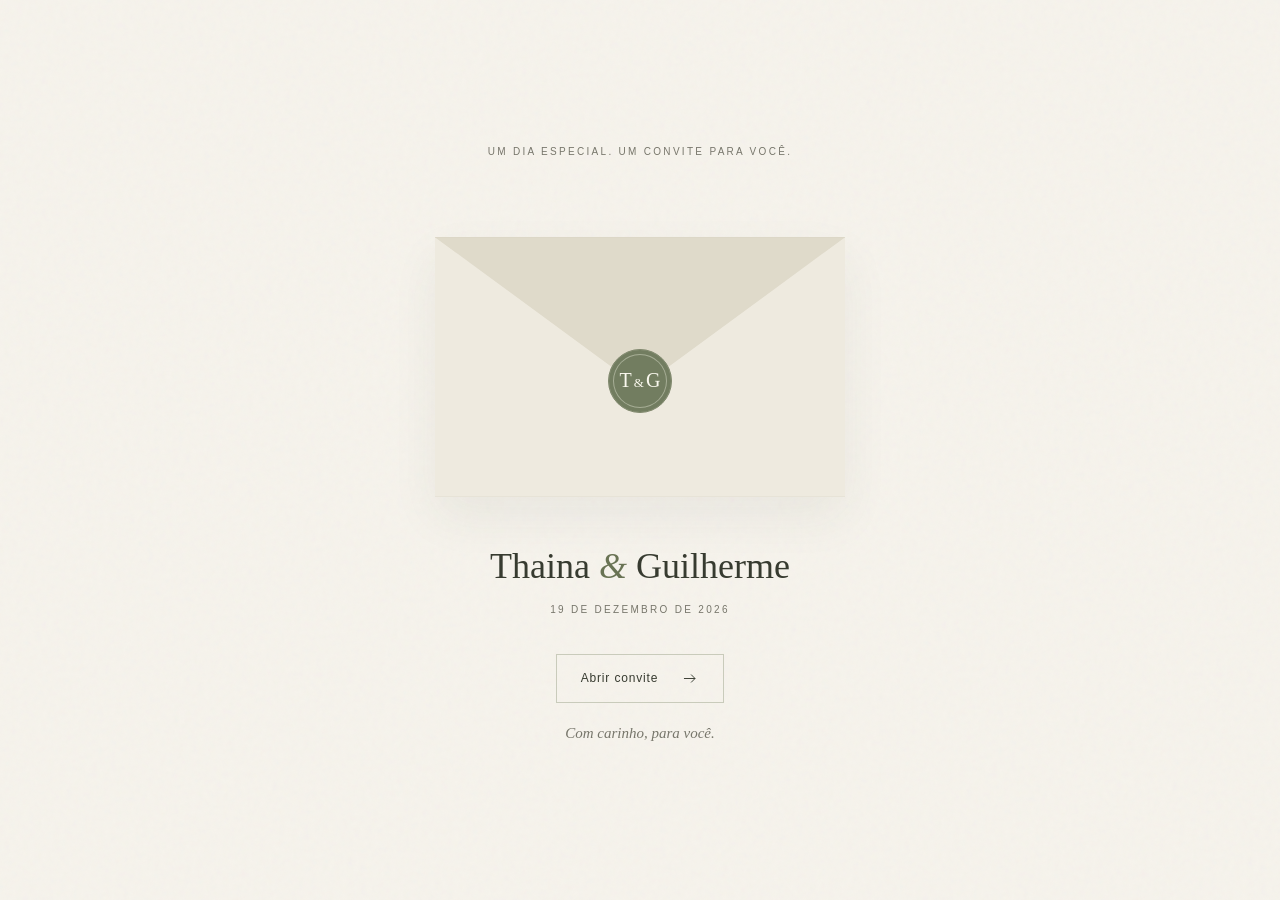
==== convites/thaina-guilherme/index.html @ 360fb547 "Add Thaina & Guilherme invitation site and redirect Co-authored-by: Copilot <223556219+Copilot@users" ====
<!doctype html>
<html lang="pt-BR">
  <head>
    <meta charset="utf-8">
    <meta name="viewport" content="width=device-width, initial-scale=1">
    <meta name="theme-color" content="#f6f3ec">
    <meta name="description" content="Convite de casamento de Thaina e Guilherme. 19 de dezembro de 2026, às 12h.">
    <title>Thaina &amp; Guilherme | Nosso casamento</title>
    <link rel="stylesheet" href="styles.css">
    <script src="script.js" defer></script>
  </head>
  <body>
    <svg class="svg-library" xmlns="http://www.w3.org/2000/svg" aria-hidden="true">
      <defs>
        <symbol id="branch" viewBox="0 0 240 120">
          <g fill="none" stroke="currentColor" stroke-width="1.2" stroke-linecap="round" stroke-linejoin="round">
            <path d="M18 106C74 87 135 71 218 17M82 83C81 60 70 38 55 20M128 62C140 41 145 24 143 8M162 44C180 45 199 46 224 38"/>
            <path d="M48 96C34 91 27 79 24 67C41 69 52 80 48 96ZM67 89C70 72 79 65 94 59C97 74 83 88 67 89ZM88 80C69 77 59 66 57 52C75 53 88 64 88 80ZM108 72C107 53 119 38 131 33C136 48 124 67 108 72ZM134 59C149 59 163 64 170 75C155 80 138 74 134 59ZM159 45C157 26 165 14 178 7C185 23 174 39 159 45ZM181 33C195 32 212 23 218 9C200 8 186 20 181 33ZM76 53C59 49 47 37 44 21C60 23 73 37 76 53ZM141 31C127 22 123 11 127 2C141 9 147 20 141 31ZM194 44C205 51 219 54 232 49C223 36 206 35 194 44Z"/>
          </g>
        </symbol>
        <symbol id="pin" viewBox="0 0 24 24">
          <path d="M19 10c0 5-7 11-7 11S5 15 5 10a7 7 0 1 1 14 0Z"/><circle cx="12" cy="10" r="2.5"/>
        </symbol>
        <symbol id="check" viewBox="0 0 24 24">
          <rect x="4" y="5" width="16" height="16" rx="2"/><path d="M8 3v4m8-4v4M8 14l3 3 5-6"/>
        </symbol>
        <symbol id="gift" viewBox="0 0 24 24">
          <path d="M4 11h16v10H4zM3 7h18v4H3zM12 7v14"/><path d="M12 7H8a2.5 2.5 0 1 1 2.5-2.5L12 7Zm0 0h4a2.5 2.5 0 1 0-2.5-2.5L12 7Z"/>
        </symbol>
        <symbol id="info" viewBox="0 0 24 24">
          <circle cx="12" cy="12" r="9"/><path d="M12 11v6m0-10v.5"/>
        </symbol>
        <symbol id="arrow" viewBox="0 0 24 24">
          <path d="M5 12h14m-5-5 5 5-5 5"/>
        </symbol>
      </defs>
    </svg>

    <section class="cover" aria-label="Abrir convite" hidden>
      <p class="eyebrow cover-intro">UM DIA ESPECIAL. UM CONVITE PARA VOCÊ.</p>
      <div class="envelope">
        <div class="envelope-card">
          <svg class="cover-branch" aria-hidden="true"><use href="#branch"/></svg>
          <span>Thaina &amp; Guilherme</span>
        </div>
        <div class="envelope-back"></div>
        <div class="envelope-flap"></div>
        <div class="envelope-front"></div>
        <button class="seal" type="button" aria-label="Abrir o convite de Thaina e Guilherme" aria-controls="invitation">
          <span aria-hidden="true">T<span class="seal-divider">&amp;</span>G</span>
        </button>
      </div>
      <div class="cover-caption">
        <h1>Thaina <span>&amp;</span> Guilherme</h1>
        <p class="eyebrow">19 DE DEZEMBRO DE 2026</p>
        <button class="open-invitation" type="button" aria-controls="invitation">
          Abrir convite <svg aria-hidden="true"><use href="#arrow"/></svg>
        </button>
        <p class="cover-note">Com carinho, para você.</p>
      </div>
    </section>

    <main id="invitation">
      <header class="page-header">
        <a class="monogram" href="#couple" aria-label="Thaina e Guilherme">T<span>&amp;</span>G</a>
        <span class="eyebrow">NOSSO CASAMENTO</span>
        <span class="header-date">19.12.2026</span>
      </header>

      <article class="invitation-card" aria-labelledby="couple">
        <div class="fine-border" aria-hidden="true"></div>
        <svg class="botanical botanical-top" aria-hidden="true"><use href="#branch"/></svg>
        <p class="eyebrow invitation-intro">COM AMOR E A BÊNÇÃO DE DEUS</p>
        <h2 id="couple" tabindex="-1">THAINA <span>&amp;</span> GUILHERME</h2>
        <div class="small-rule" aria-hidden="true"></div>
        <blockquote>
          <p>“Para que todos vejam e saibam, considerem e juntamente entendam que a mão do Senhor fez isso.”</p>
          <cite>Isaías 41:20</cite>
        </blockquote>
        <div class="date-block">
          <span class="eyebrow">DEZEMBRO</span>
          <div class="date-row">
            <span class="eyebrow">SÁBADO</span>
            <span class="day">19</span>
            <span class="eyebrow">2026</span>
          </div>
          <p>19 DE DEZEMBRO DE 2026</p>
          <time datetime="2026-12-19T12:00">Às 12h</time>
        </div>
        <div class="venue">
          <svg aria-hidden="true"><use href="#pin"/></svg>
          <span>Rua Visconde de Guaratiba, 250 - Vila Mariana</span>
          <p>Salão de Festas do Studios UNIK</p>
        </div>
        <p class="welcome">Será uma alegria compartilhar esse<br class="desktop-break"> momento tão especial com você!</p>
        <svg class="botanical botanical-bottom" aria-hidden="true"><use href="#branch"/></svg>
      </article>

      <section class="guest-links" aria-labelledby="guest-title">
        <p class="eyebrow" id="guest-title">CADA DETALHE, COM CARINHO</p>
        <p class="links-description">Tudo o que você precisa para celebrar com a gente.</p>
        <div class="actions">
          <a class="action" href="https://www.google.com/maps?cid=6335306937186270697" target="_blank" rel="noopener noreferrer" data-action="directions" aria-haspopup="dialog">
            <span class="action-icon"><svg aria-hidden="true"><use href="#pin"/></svg></span>
            <span>Como chegar</span>
            <small>Mapa e opções de trajeto</small>
          </a>
          <button class="action" type="button" data-action="gifts">
            <span class="action-icon"><svg aria-hidden="true"><use href="#gift"/></svg></span>
            <span>Lista de presentes</span>
            <small>Em breve</small>
          </button>
          <button class="action" type="button" data-action="details">
            <span class="action-icon"><svg aria-hidden="true"><use href="#info"/></svg></span>
            <span>Informações gerais</span>
            <small>Convites e programação</small>
          </button>
          <a class="action" href="https://forms.gle/xw1zApoaLJ9hm52h6" target="_blank" rel="noopener noreferrer" data-action="rsvp" aria-haspopup="dialog">
            <span class="action-icon"><svg aria-hidden="true"><use href="#check"/></svg></span>
            <span>Confirmar presença</span>
            <small>Até 30/11/2026</small>
          </a>
        </div>
        <noscript><p class="noscript-note">Confirme sua presença até 30/11/2026. As confirmações não realizadas até essa data serão consideradas como ausência, e a vaga será liberada para a organização final do evento. Lembrando que a nossa lista está fechada para 60 convidados previamente definidos, sem possibilidade de inclusões. Contamos com sua compreensão e colaboração!</p><p class="noscript-note">Ative o JavaScript para abrir os detalhes. A lista de presentes ainda não está disponível.</p></noscript>
      </section>

      <footer>
        <span class="footer-monogram" aria-hidden="true">T &amp; G</span>
        <p>Esperamos você para viver esse dia conosco.</p>
        <span class="eyebrow">THAINA &amp; GUILHERME · 19.12.2026</span>
      </footer>
    </main>

    <dialog aria-labelledby="dialog-title" aria-describedby="dialog-text">
      <form method="dialog">
        <button class="close-dialog" aria-label="Fechar" autofocus>×</button>
      </form>
      <svg class="dialog-branch" aria-hidden="true"><use href="#branch"/></svg>
      <p class="eyebrow" id="dialog-eyebrow">THAINA &amp; GUILHERME</p>
      <h2 id="dialog-title"></h2>
      <p id="dialog-text"></p>
      <div id="directions-address" class="venue" hidden>
        <span>Rua Visconde de Guaratiba, 250 · São Paulo - SP</span>
        <p>Salão de Festas do Studios UNIK</p>
      </div>
      <div id="rsvp-content" hidden>
        <div class="invitation-guidance">
          <p>As confirmações não realizadas até essa data serão consideradas como ausência, e a vaga será liberada para a organização final do evento. Lembrando que a nossa lista está fechada para 60 convidados previamente definidos, sem possibilidade de inclusões.</p>
          <p>Contamos com sua compreensão e colaboração!</p>
        </div>
        <a class="rsvp-form-link" href="https://forms.gle/xw1zApoaLJ9hm52h6" target="_blank" rel="noopener noreferrer" aria-label="Abrir formulário de confirmação (em outra aba)">Abrir formulário de confirmação <span aria-hidden="true">↗</span></a>
      </div>
      <div id="general-content" hidden>
        <section class="general-section" aria-labelledby="invitations-title">
          <h3 id="invitations-title">Sobre os convites</h3>
          <div class="invitation-guidance">
            <p>Nossa celebração será intimista, com uma lista limitada a 60 convidados. Cada pessoa foi escolhida com muito carinho e representa alguém que desejamos ter por perto nesse capítulo tão especial da nossa história.</p>
            <p>Por isso, os convites são individuais e destinados exclusivamente às pessoas convidadas, não sendo possível incluir acompanhantes ou pessoas que não estejam na lista.</p>
            <p>Essa é uma decisão importante para conseguirmos respeitar o limite da celebração e compartilhar esse momento com as pessoas que escolhemos para estar conosco. Agradecemos muito pela compreensão!</p>
          </div>
        </section>
        <section class="general-section" aria-labelledby="schedule-title">
          <h3 id="schedule-title">Nossa programação</h3>
          <ol class="schedule">
            <li>
              <span class="schedule-time"><time datetime="2026-12-19T12:00">12h00</time></span>
              <h4>Início da recepção</h4>
            </li>
            <li>
              <span class="schedule-time"><time datetime="2026-12-19T13:00">13h00</time> — <time datetime="2026-12-19T14:00">14h00</time></span>
              <h4>Almoço</h4>
            </li>
            <li>
              <span class="schedule-time"><time datetime="2026-12-19T14:00">14h00</time> — <time datetime="2026-12-19T14:30">14h30</time></span>
              <h4>Fotos na mesa do bolo</h4>
            </li>
            <li>
              <span class="schedule-time"><time datetime="2026-12-19T14:30">14h30</time> — <time datetime="2026-12-19T15:00">15h00</time></span>
              <h4>Corte do bolo</h4>
            </li>
            <li>
              <span class="schedule-time"><time datetime="2026-12-19T15:00">15h00</time> — <time datetime="2026-12-19T17:30">17h30</time></span>
              <h4>Brincadeiras e abertura dos presentes</h4>
            </li>
            <li>
              <span class="schedule-time"><time datetime="2026-12-19T18:00">18h00</time></span>
              <h4>Encerramento</h4>
              <p>Final da nossa celebração.</p>
            </li>
          </ol>
        </section>
      </div>
      <div id="directions-content" hidden>
        <div class="map-switch" role="group" aria-label="Escolher o local exibido no mapa">
          <button type="button" data-map="venue" aria-pressed="true" aria-controls="location-map">Recepção</button>
          <button type="button" data-map="metro" aria-pressed="false" aria-controls="location-map">Estação de metrô</button>
        </div>
        <iframe id="location-map" title="Mapa interativo da recepção" referrerpolicy="strict-origin-when-cross-origin" allowfullscreen></iframe>
        <p class="map-note">Arraste o mapa e use o zoom para explorar. O mapa precisa de internet; se não carregar, use os links abaixo.</p>
        <div class="navigation-links">
          <a data-navigation="maps" target="_blank" rel="noopener noreferrer">Ir com Google Maps <span aria-hidden="true">↗</span></a>
          <a data-navigation="waze" target="_blank" rel="noopener noreferrer">Ir com Waze <span aria-hidden="true">↗</span></a>
        </div>
        <section class="driving-options" aria-labelledby="driving-title">
          <h3 id="driving-title">Duas sugestões de acesso de carro</h3>
          <p class="directions-description">Escolha um ponto de passagem. No Google Maps, informe sua origem e confira as condições do trajeto.</p>
          <div class="route-options">
            <a data-navigation="jafet" target="_blank" rel="noopener noreferrer">
              <span class="eyebrow">OPÇÃO 01</span>
              <strong>Via Av. Dr. Ricardo Jafet</strong>
              <span>Calcular esta rota no Maps <span aria-hidden="true">↗</span></span>
            </a>
            <a data-navigation="vergueiro" target="_blank" rel="noopener noreferrer">
              <span class="eyebrow">OPÇÃO 02</span>
              <strong>Via Rua Vergueiro</strong>
              <span>Calcular esta rota no Maps <span aria-hidden="true">↗</span></span>
            </a>
          </div>
          <p class="map-note">São sugestões de acesso, não rotas fixas. Trânsito, sentido das vias e sua origem podem alterar o percurso. No Waze, consulte as alternativas disponíveis no aplicativo.</p>
        </section>
        <section class="metro-option" aria-labelledby="metro-title">
          <span class="eyebrow">PARA QUEM VEM DE METRÔ</span>
          <h3 id="metro-title">Estação Santos-Imigrantes</h3>
          <span class="metro-line">Linha 2–Verde</span>
          <p>A estação Santos-Imigrantes fica a cerca de 500 m da recepção. Você pode fazer o trecho final a pé; confira o caminho até a entrada do prédio no mapa.</p>
          <div class="metro-links">
            <a data-navigation="walking" target="_blank" rel="noopener noreferrer">Caminhada da estação ao local <span aria-hidden="true">↗</span></a>
            <a data-navigation="transit" target="_blank" rel="noopener noreferrer">Planejar transporte público <span aria-hidden="true">↗</span></a>
          </div>
        </section>
      </div>
      <button class="dialog-ok" type="button">Entendi</button>
    </dialog>
  </body>
</html>
---- convites/thaina-guilherme/styles.css ----
:root {
  color-scheme: light;
  --paper: #f6f3ec;
  --card: #fcfaf5;
  --ink: #373b30;
  --olive: #697354;
  --muted: #77766b;
  --line: #c9cbbb;
  --sans: "Segoe UI", Arial, sans-serif;
  --serif: "Baskerville", "Palatino Linotype", Georgia, serif;
}

* { box-sizing: border-box; }
[hidden] { display: none !important; }
html { scroll-behavior: smooth; }
body {
  margin: 0;
  background: var(--paper);
  color: var(--ink);
  font-family: var(--sans);
  -webkit-font-smoothing: antialiased;
  background-image: url("data:image/svg+xml,%3Csvg viewBox='0 0 180 180' xmlns='http://www.w3.org/2000/svg'%3E%3Cfilter id='n'%3E%3CfeTurbulence type='fractalNoise' baseFrequency='.8' numOctaves='3' stitchTiles='stitch'/%3E%3C/filter%3E%3Cpath fill='%23797562' opacity='.035' filter='url(%23n)' d='M0 0h180v180H0z'/%3E%3C/svg%3E");
}
button, a { -webkit-tap-highlight-color: transparent; }
button { font: inherit; cursor: pointer; }
a { color: inherit; }
button:focus-visible, a:focus-visible { outline: 2px solid var(--olive); outline-offset: 6px; }
svg { display: block; }
.svg-library { position: absolute; width: 0; height: 0; overflow: hidden; }
.eyebrow { font-size: 10px; font-weight: 500; letter-spacing: .23em; line-height: 1.8; }

.cover {
  min-height: 100svh;
  display: flex;
  align-items: center;
  justify-content: center;
  flex-direction: column;
  padding: 48px 24px;
  text-align: center;
  overflow: hidden;
  transition: opacity .45s ease;
}
.cover-intro { color: var(--muted); margin: 0 0 76px; }
.envelope { position: relative; width: min(410px, 85vw); aspect-ratio: 1.58; }
.envelope-back {
  position: absolute; inset: 0; background: #e8e3d5; border: 1px solid #d3cfbf;
  box-shadow: 0 20px 45px #373b3010;
}
.envelope-card {
  position: absolute; inset: 10px 20px; z-index: 1; background: var(--card);
  padding: 12px; border: 1px solid #ddded0; transition: transform .6s ease;
}
.envelope-card > span { display: block; font: 24px var(--serif); padding-top: 8px; }
.cover-branch { width: 110px; height: 55px; margin: auto; color: #959d80; }
.envelope-front {
  position: absolute; inset: 0; z-index: 3; background: #eeeadf;
  clip-path: polygon(0 0, 50% 57%, 100% 0, 100% 100%, 0 100%);
  pointer-events: none;
}
.envelope-flap {
  position: absolute; inset: 0; z-index: 4; background: #dfdaca;
  clip-path: polygon(0 0, 100% 0, 50% 58%);
  transform-origin: top; transition: transform .5s ease; pointer-events: none;
}
.seal {
  position: absolute; z-index: 5; top: 43%; left: calc(50% - 32px);
  width: 64px; height: 64px; border-radius: 50%; border: 1px solid #81896e;
  background: #727d60; color: #faf8ee; font: 20px var(--serif);
  box-shadow: inset 0 0 0 4px #727d60, inset 0 0 0 5px #a6ad95;
  transition: opacity .2s, background .2s;
}
.seal:hover { background: #606d50; }
.seal-divider { font-size: 13px; margin: 0 2px; }
.cover-caption { margin-top: 48px; }
.cover-caption h1 { font: 36px var(--serif); margin: 0 0 14px; font-weight: 400; }
.cover-caption h1 span { color: var(--olive); font-style: italic; }
.cover-caption > .eyebrow { color: var(--muted); }
.open-invitation {
  display: inline-flex; align-items: center; gap: 22px; margin-top: 25px;
  padding: 14px 24px; border: 1px solid var(--line); color: var(--ink);
  background: transparent; font-size: 12px; letter-spacing: .07em;
  transition: background .2s;
}
.open-invitation:hover { background: #e8e8dc; }
.open-invitation svg { width: 19px; height: 19px; stroke: currentColor; fill: none; stroke-width: 1.2; }
.cover-note { font: italic 15px var(--serif); color: var(--muted); margin-top: 22px; }
.cover.is-opening .envelope-flap { transform: scaleY(-1); }
.cover.is-opening .envelope-card { transform: translateY(-45px); }
.cover.is-opening .seal { opacity: 0; }
.cover.is-leaving { opacity: 0; }

.page-header {
  max-width: 1080px; margin: auto; padding: 28px 40px;
  display: flex; align-items: center; justify-content: space-between;
}
.monogram { font: 24px var(--serif); text-decoration: none; letter-spacing: -.08em; }
.monogram span { font-size: 16px; color: var(--olive); margin: 0 3px; }
.page-header > .eyebrow { color: var(--muted); }
.header-date { font-size: 11px; letter-spacing: .14em; color: var(--muted); }
.invitation-card {
  position: relative; max-width: 700px; margin: 20px auto 0; padding: 114px 68px 90px;
  text-align: center; background: var(--card); box-shadow: 0 10px 45px #373b3007;
}
.fine-border {
  position: absolute; inset: 21px; border: 1px solid var(--line);
  border-radius: 45% 3% 43% 3% / 2% 42% 2% 42%; pointer-events: none;
}
.fine-border::after {
  content: ""; position: absolute; inset: 4px -3px; border: 1px solid #c9cbbb70;
  border-radius: 3% 40% 3% 40% / 40% 2% 40% 2%;
}
.botanical { position: absolute; color: #929b7e; width: 190px; height: 95px; pointer-events: none; }
.botanical-top { top: 6px; right: 22px; transform: rotate(170deg); }
.botanical-bottom { bottom: 8px; left: 24px; }
.invitation-intro { color: var(--olive); margin: 0 0 30px; font-size: 9px; }
.invitation-card h2 { font: 51px/1.15 var(--serif); letter-spacing: .04em; font-weight: 400; margin: 0; }
.invitation-card h2 span { display: block; font-size: 34px; font-style: italic; color: var(--olive); margin: 10px 0; }
.invitation-card h2:focus { outline: none; }
.small-rule { height: 1px; width: 46px; margin: 31px auto; background: var(--line); }
blockquote { max-width: 415px; margin: auto; }
blockquote p { font: 19px/1.65 var(--serif); margin: 0 0 13px; }
blockquote cite { font-style: normal; font-size: 10px; letter-spacing: .16em; color: var(--olive); }
.date-block { margin: 37px auto 0; }
.date-block > .eyebrow { color: var(--olive); }
.date-row { display: flex; justify-content: center; align-items: center; gap: 24px; margin-top: 4px; }
.date-row .eyebrow { width: 77px; padding: 13px 0; border-block: 1px solid var(--line); font-size: 9px; }
.day { font: 66px/1.2 var(--serif); }
.date-block > p { font-size: 9px; letter-spacing: .15em; margin: 8px 0 13px; }
time { font: 21px var(--serif); }
.venue { margin-top: 30px; }
.venue svg { width: 20px; height: 20px; margin: 0 auto 12px; fill: none; stroke: var(--olive); stroke-width: 1.2; }
.venue p { font: 13px/1.8 var(--sans); color: var(--muted); margin: 0; }
.venue > span { color: var(--ink); font: 20px/1.5 var(--serif); display: block; margin-bottom: 5px; }
.welcome { font: italic 18px/1.6 var(--serif); margin: 29px 0 0; }
.guest-links { max-width: 800px; margin: 55px auto 0; padding: 0 24px; text-align: center; }
.guest-links > .eyebrow { color: var(--olive); margin-bottom: 10px; }
.links-description { font: 18px/1.6 var(--serif); color: var(--muted); margin: 0 0 29px; }
.actions { display: grid; grid-template-columns: repeat(4, 1fr); gap: 12px; }
.action {
  display: flex; flex-direction: column; align-items: center; background: #fcfaf570;
  border: 1px solid #d9dacd; padding: 23px 8px 20px; text-decoration: none; color: var(--ink);
  transition: background .2s, border-color .2s, transform .2s;
}
.action:hover { background: var(--card); border-color: var(--olive); transform: translateY(-3px); }
.action-icon { color: var(--olive); margin-bottom: 15px; }
.action-icon svg { width: 25px; height: 25px; fill: none; stroke: currentColor; stroke-width: 1.1; stroke-linecap: round; stroke-linejoin: round; }
.action > span:not(.action-icon) { font-size: 11px; line-height: 1.5; }
.action small { color: var(--muted); font-size: 10px; margin-top: 6px; }
footer { text-align: center; padding: 55px 24px 32px; }
.footer-monogram { font: italic 25px var(--serif); color: var(--olive); }
footer p { font: italic 15px/1.5 var(--serif); color: var(--muted); margin: 15px 0 21px; }
footer .eyebrow { font-size: 8px; color: var(--muted); }
.noscript-note { font-size: 12px; line-height: 1.8; }

dialog {
  width: min(450px, calc(100% - 40px)); padding: 42px 30px 32px;
  border: 1px solid var(--line); background: var(--card); color: var(--ink);
  text-align: center; box-shadow: 0 15px 80px #373b3020;
}
dialog::backdrop { background: #30332855; backdrop-filter: blur(4px); }
.close-dialog { position: absolute; right: 12px; top: 8px; width: 36px; height: 36px; border: none; background: transparent; color: var(--muted); font-size: 25px; }
.dialog-branch { width: 100px; height: 50px; color: var(--olive); margin: auto; }
dialog > .eyebrow { font-size: 8px; color: var(--olive); margin-top: 20px; }
dialog h2 { font: 30px var(--serif); font-weight: 400; margin: 22px 0 17px; }
#dialog-text { font-size: 13px; line-height: 1.9; color: var(--muted); white-space: pre-line; }
.dialog-ok { background: var(--olive); color: var(--card); border: 1px solid var(--olive); padding: 11px 29px; font-size: 12px; margin-top: 14px; }

.general-dialog { width: min(660px, calc(100% - 32px)); max-height: calc(100svh - 32px); padding: 36px 40px; }
.general-dialog h2 { font-size: 34px; }
.general-dialog #dialog-text { font: 18px/1.6 var(--serif); margin-bottom: 28px; }
.general-section { border-top: 1px solid var(--line); padding-top: 26px; margin-top: 28px; }
.general-section h3 { font: 25px/1.4 var(--serif); font-weight: 400; margin: 0 0 20px; }
.invitation-guidance { text-align: left; font-size: 14px; line-height: 1.9; color: var(--muted); }
.invitation-guidance p { margin: 0 0 18px; }
.invitation-guidance p:last-child { margin-bottom: 0; }
.rsvp-form-link { display: flex; justify-content: center; align-items: center; gap: 14px; background: var(--olive); color: var(--card); padding: 16px; margin-top: 28px; font-size: 12px; line-height: 1.6; text-decoration: none; }
.rsvp-form-link:hover { background: #566044; }
.rsvp-dialog .dialog-ok { background: transparent; color: var(--olive); }
.schedule { list-style: none; padding: 0; margin: 26px 0 0; text-align: left; }
.schedule li { position: relative; border-left: 1px solid var(--line); padding: 0 0 28px 24px; margin-left: 5px; }
.schedule li:last-child { padding-bottom: 4px; }
.schedule li::before { content: ""; position: absolute; top: 4px; left: -4px; width: 7px; height: 7px; border-radius: 50%; background: var(--olive); }
.schedule-time, .schedule-time time { font: 20px/1.8 var(--sans); letter-spacing: .06em; color: var(--olive); }
.schedule h4 { font: 11px/1.5 var(--serif); font-weight: 400; margin: 7px 0 0; }
.schedule p { color: var(--muted); font-size: 12px; line-height: 1.8; margin: 5px 0 0; }

.directions-dialog { width: min(740px, calc(100% - 32px)); max-height: calc(100svh - 32px); padding: 30px; }
.directions-dialog .dialog-branch { width: 75px; height: 38px; }
.directions-dialog h2 { margin: 16px 0 10px; }
.directions-dialog #dialog-text { margin: 0 0 22px; }
#directions-address { margin: 0 0 22px; }
.map-switch { display: flex; gap: 8px; margin-bottom: 12px; }
.map-switch button {
  flex: 1; min-height: 44px; padding: 10px; background: transparent;
  border: 1px solid var(--line); font-size: 12px; color: var(--ink);
}
.map-switch button[aria-pressed="true"] { background: var(--olive); border-color: var(--olive); color: var(--card); }
#location-map { display: block; width: 100%; height: 290px; border: 1px solid var(--line); background: var(--paper); }
.map-note { font-size: 11px; line-height: 1.7; color: var(--muted); text-align: left; }
.map-note a { text-underline-offset: 3px; }
.navigation-links { display: grid; grid-template-columns: 1fr 1fr; gap: 10px; margin-top: 18px; }
.navigation-links a {
  display: flex; justify-content: space-between; align-items: center; gap: 10px;
  padding: 14px; background: var(--olive); color: var(--card); text-decoration: none; font-size: 12px;
}
.navigation-links a:hover { background: #566044; }
.driving-options, .metro-option { text-align: left; margin-top: 26px; padding-top: 24px; border-top: 1px solid var(--line); }
#directions-content h3 { font: 22px/1.4 var(--serif); font-weight: 400; margin: 0 0 10px; }
.directions-description, .metro-option > p:not(.map-note) { color: var(--muted); font-size: 12px; line-height: 1.8; }
.route-options { display: grid; grid-template-columns: 1fr 1fr; gap: 10px; margin: 16px 0; }
.route-options > a { display: flex; flex-direction: column; gap: 10px; padding: 17px; border: 1px solid var(--line); text-decoration: none; }
.route-options > a:hover { border-color: var(--olive); background: var(--paper); }
.route-options .eyebrow { color: var(--olive); font-size: 8px; }
.route-options strong { font: 17px/1.4 var(--serif); }
.route-options > a > span:last-child { font-size: 11px; color: var(--olive); }
.metro-option > .eyebrow { font-size: 9px; color: var(--olive); }
.metro-option h3 { margin-top: 10px !important; }
.metro-line { display: inline-block; padding: 5px 10px; background: #e7ecdf; color: #445735; font-size: 11px; }
.metro-links { display: flex; flex-direction: column; gap: 4px; }
.metro-links a { font-size: 12px; line-height: 1.7; padding: 8px 0; color: var(--olive); text-underline-offset: 4px; }
body:has(dialog[open]) { overflow: hidden; }

@media (max-width: 600px) {
  .cover { padding: 35px 20px; }
  .cover-intro { font-size: 8px; margin-bottom: 60px; }
  .cover-caption h1 { font-size: 29px; }
  .cover-caption { margin-top: 36px; }
  .page-header { padding: 22px; }
  .page-header > .eyebrow { font-size: 8px; letter-spacing: .15em; }
  .header-date { font-size: 9px; }
  .invitation-card { margin: 5px 14px 0; padding: 91px 32px 80px; }
  .fine-border { inset: 13px; }
  .botanical { width: 145px; height: 73px; }
  .botanical-top { right: 14px; }
  .botanical-bottom { left: 17px; }
  .invitation-intro { font-size: 8px; letter-spacing: .16em; margin-bottom: 26px; }
  .invitation-card h2 { font-size: clamp(28px, 8vw, 46px); letter-spacing: .03em; }
  .invitation-card h2 span { font-size: 27px; margin: 9px 0; }
  blockquote p { font-size: 17px; }
  .small-rule { margin: 26px auto; }
  .date-row { gap: 16px; }
  .date-row .eyebrow { width: 63px; font-size: 8px; }
  .day { font-size: 58px; }
  .venue { margin-top: 16px; }
  .venue p { font-size: 12px; }
  .venue > span { font-size: clamp(10px, 3.2vw, 13px); }
  .welcome { font-size: 17px; }
  .desktop-break { display: none; }
  .guest-links { margin-top: 40px; padding: 0 22px; }
  .guest-links > .eyebrow { font-size: 9px; }
  .links-description { font-size: 17px; max-width: 280px; margin: 0 auto 25px; }
  .actions { grid-template-columns: repeat(2, 1fr); gap: 10px; }
  .action { padding: 22px 8px; }
  footer { padding-top: 40px; }
  .general-dialog { padding: 30px 22px 24px; }
  .general-dialog h2 { font-size: 29px; }
  .general-dialog #dialog-text { font-size: 17px; }
  .general-section h3 { font-size: 24px; }
  .invitation-guidance { font-size: 13px; }
  .schedule-time, .schedule-time time { font-size: 19px; }
  .directions-dialog { padding: 30px 18px 22px; }
  #location-map { height: 240px; }
  .navigation-links, .route-options { grid-template-columns: 1fr; }
  .map-switch button { font-size: 11px; }
}
@media (prefers-reduced-motion: reduce) {
  html { scroll-behavior: auto; }
  *, *::before, *::after { transition: none !important; animation: none !important; }
}
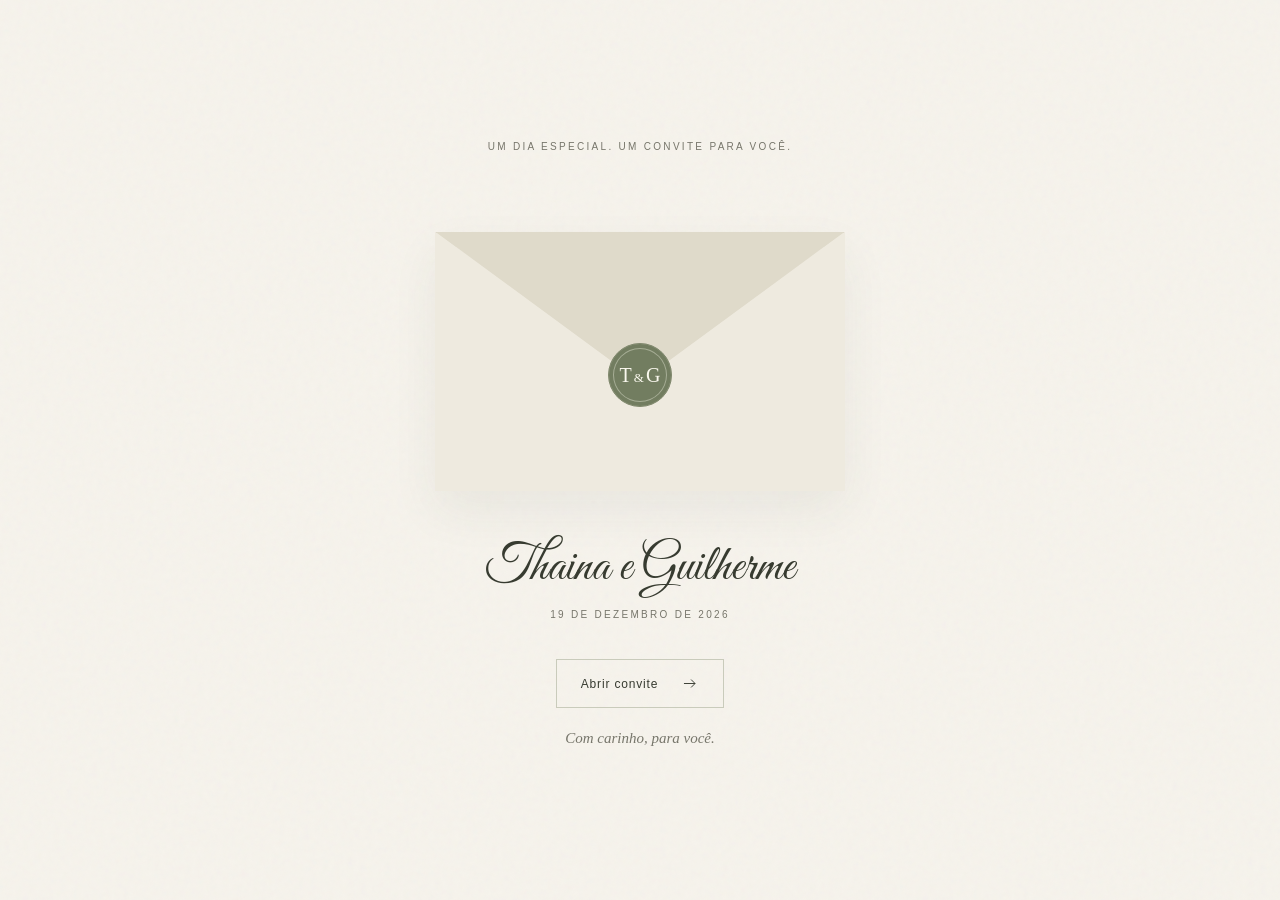
==== commit 9ba6e873: "Add cursive wedding invitation card Co-authored-by: Copilot <223556219+Copilot@users.noreply.github." ====
--- a/convites/thaina-guilherme/index.html
+++ b/convites/thaina-guilherme/index.html
@@ -7,6 +7,7 @@
     <meta name="description" content="Convite de casamento de Thaina e Guilherme. 19 de dezembro de 2026, às 12h.">
     <title>Thaina &amp; Guilherme | Nosso casamento</title>
     <link rel="stylesheet" href="styles.css">
+    <script src="gifts.js" defer></script>
     <script src="script.js" defer></script>
   </head>
   <body>
@@ -41,7 +42,7 @@
       <div class="envelope">
         <div class="envelope-card">
           <svg class="cover-branch" aria-hidden="true"><use href="#branch"/></svg>
-          <span>Thaina &amp; Guilherme</span>
+          <span>Thaina e Guilherme</span>
         </div>
         <div class="envelope-back"></div>
         <div class="envelope-flap"></div>
@@ -51,7 +52,7 @@
         </button>
       </div>
       <div class="cover-caption">
-        <h1>Thaina <span>&amp;</span> Guilherme</h1>
+        <h1>Thaina e Guilherme</h1>
         <p class="eyebrow">19 DE DEZEMBRO DE 2026</p>
         <button class="open-invitation" type="button" aria-controls="invitation">
           Abrir convite <svg aria-hidden="true"><use href="#arrow"/></svg>
@@ -71,7 +72,7 @@
         <div class="fine-border" aria-hidden="true"></div>
         <svg class="botanical botanical-top" aria-hidden="true"><use href="#branch"/></svg>
         <p class="eyebrow invitation-intro">COM AMOR E A BÊNÇÃO DE DEUS</p>
-        <h2 id="couple" tabindex="-1">THAINA <span>&amp;</span> GUILHERME</h2>
+        <h2 id="couple" tabindex="-1">Thaina e Guilherme</h2>
         <div class="small-rule" aria-hidden="true"></div>
         <blockquote>
           <p>“Para que todos vejam e saibam, considerem e juntamente entendam que a mão do Senhor fez isso.”</p>
@@ -99,29 +100,34 @@
       <section class="guest-links" aria-labelledby="guest-title">
         <p class="eyebrow" id="guest-title">CADA DETALHE, COM CARINHO</p>
         <p class="links-description">Tudo o que você precisa para celebrar com a gente.</p>
+        <p class="actions-hint">Toque nos cartões para descobrir os detalhes</p>
         <div class="actions">
           <a class="action" href="https://www.google.com/maps?cid=6335306937186270697" target="_blank" rel="noopener noreferrer" data-action="directions" aria-haspopup="dialog">
             <span class="action-icon"><svg aria-hidden="true"><use href="#pin"/></svg></span>
             <span>Como chegar</span>
             <small>Mapa e opções de trajeto</small>
+            <span class="card-pointer" aria-hidden="true">☟</span>
           </a>
           <button class="action" type="button" data-action="gifts">
             <span class="action-icon"><svg aria-hidden="true"><use href="#gift"/></svg></span>
             <span>Lista de presentes</span>
-            <small>Em breve</small>
+            <small>Chá de cozinha</small>
+            <span class="card-pointer" aria-hidden="true">☟</span>
           </button>
           <button class="action" type="button" data-action="details">
             <span class="action-icon"><svg aria-hidden="true"><use href="#info"/></svg></span>
             <span>Informações gerais</span>
             <small>Convites e programação</small>
+            <span class="card-pointer" aria-hidden="true">☟</span>
           </button>
           <a class="action" href="https://forms.gle/xw1zApoaLJ9hm52h6" target="_blank" rel="noopener noreferrer" data-action="rsvp" aria-haspopup="dialog">
             <span class="action-icon"><svg aria-hidden="true"><use href="#check"/></svg></span>
             <span>Confirmar presença</span>
             <small>Até 30/11/2026</small>
+            <span class="card-pointer" aria-hidden="true">☟</span>
           </a>
         </div>
-        <noscript><p class="noscript-note">Confirme sua presença até 30/11/2026. As confirmações não realizadas até essa data serão consideradas como ausência, e a vaga será liberada para a organização final do evento. Lembrando que a nossa lista está fechada para 60 convidados previamente definidos, sem possibilidade de inclusões. Contamos com sua compreensão e colaboração!</p><p class="noscript-note">Ative o JavaScript para abrir os detalhes. A lista de presentes ainda não está disponível.</p></noscript>
+        <noscript><p class="noscript-note">Confirme sua presença até 30/11/2026. As confirmações não realizadas até essa data serão consideradas como ausência, e a vaga será liberada para a organização final do evento. Lembrando que a nossa lista está fechada para 60 convidados previamente definidos, sem possibilidade de inclusões. Contamos com sua compreensão e colaboração!</p><p class="noscript-note">Ative o JavaScript para abrir os detalhes. A lista de presentes também precisa de JavaScript.</p></noscript>
       </section>
 
       <footer>
@@ -189,6 +195,16 @@
             </li>
           </ol>
         </section>
+        <section class="general-section" aria-labelledby="drinks-title">
+          <h3 id="drinks-title">Bebidas alcoólicas*</h3>
+          <div class="invitation-guidance">
+            <p>As bebidas alcoólicas não estão inclusas na celebração. Caso deseje consumir, pedimos que traga sua bebida em um cooler individual.</p>
+          </div>
+        </section>
+      </div>
+      <div id="gifts-content" hidden>
+        <p class="gift-intro">Escolha um presente, compre pelo link e toque em “Já escolhi” para avisar os noivos. Assim marcamos como indisponível e evitamos repetições.</p>
+        <ul class="gift-list"></ul>
       </div>
       <div id="directions-content" hidden>
         <div class="map-switch" role="group" aria-label="Escolher o local exibido no mapa">
@@ -231,5 +247,13 @@
       </div>
       <button class="dialog-ok" type="button">Entendi</button>
     </dialog>
+    <dialog id="confirm-dialog" aria-labelledby="confirm-title" aria-describedby="confirm-text">
+      <h2 id="confirm-title">Confirmar escolha</h2>
+      <p id="confirm-text"></p>
+      <form method="dialog" class="confirm-actions">
+        <button class="confirm-cancel" value="cancel">Cancelar</button>
+        <button class="dialog-ok" value="ok" autofocus>Confirmar</button>
+      </form>
+    </dialog>
   </body>
 </html>
--- a/convites/thaina-guilherme/styles.css
+++ b/convites/thaina-guilherme/styles.css
@@ -1,3 +1,11 @@
+@font-face {
+  font-family: "Great Vibes";
+  src: url("../../assets/fonts/GreatVibes-Regular.woff2") format("woff2");
+  font-style: normal;
+  font-weight: 400;
+  font-display: swap;
+}
+
 :root {
   color-scheme: light;
   --paper: #f6f3ec;
@@ -8,6 +16,7 @@
   --line: #c9cbbb;
   --sans: "Segoe UI", Arial, sans-serif;
   --serif: "Baskerville", "Palatino Linotype", Georgia, serif;
+  --script: "Great Vibes", "Segoe Script", cursive;
 }
 
 * { box-sizing: border-box; }
@@ -50,7 +59,7 @@
   position: absolute; inset: 10px 20px; z-index: 1; background: var(--card);
   padding: 12px; border: 1px solid #ddded0; transition: transform .6s ease;
 }
-.envelope-card > span { display: block; font: 24px var(--serif); padding-top: 8px; }
+.envelope-card > span { display: block; font: 30px/1.2 var(--script); padding-top: 7px; }
 .cover-branch { width: 110px; height: 55px; margin: auto; color: #959d80; }
 .envelope-front {
   position: absolute; inset: 0; z-index: 3; background: #eeeadf;
@@ -72,8 +81,7 @@
 .seal:hover { background: #606d50; }
 .seal-divider { font-size: 13px; margin: 0 2px; }
 .cover-caption { margin-top: 48px; }
-.cover-caption h1 { font: 36px var(--serif); margin: 0 0 14px; font-weight: 400; }
-.cover-caption h1 span { color: var(--olive); font-style: italic; }
+.cover-caption h1 { font: 50px/1.15 var(--script); margin: 0 0 5px; font-weight: 400; }
 .cover-caption > .eyebrow { color: var(--muted); }
 .open-invitation {
   display: inline-flex; align-items: center; gap: 22px; margin-top: 25px;
@@ -113,8 +121,7 @@
 .botanical-top { top: 6px; right: 22px; transform: rotate(170deg); }
 .botanical-bottom { bottom: 8px; left: 24px; }
 .invitation-intro { color: var(--olive); margin: 0 0 30px; font-size: 9px; }
-.invitation-card h2 { font: 51px/1.15 var(--serif); letter-spacing: .04em; font-weight: 400; margin: 0; }
-.invitation-card h2 span { display: block; font-size: 34px; font-style: italic; color: var(--olive); margin: 10px 0; }
+.invitation-card h2 { font: 78px/1.1 var(--script); letter-spacing: 0; font-weight: 400; margin: 0; }
 .invitation-card h2:focus { outline: none; }
 .small-rule { height: 1px; width: 46px; margin: 31px auto; background: var(--line); }
 blockquote { max-width: 415px; margin: auto; }
@@ -134,14 +141,35 @@
 .welcome { font: italic 18px/1.6 var(--serif); margin: 29px 0 0; }
 .guest-links { max-width: 800px; margin: 55px auto 0; padding: 0 24px; text-align: center; }
 .guest-links > .eyebrow { color: var(--olive); margin-bottom: 10px; }
-.links-description { font: 18px/1.6 var(--serif); color: var(--muted); margin: 0 0 29px; }
+.links-description { font: 15px/1.7 var(--serif); color: var(--muted); margin: 0 0 29px; }
+.actions-hint {
+  display: flex; justify-content: center; align-items: center; gap: 8px;
+  margin: -13px 0 19px; color: var(--olive); font-size: 11px; letter-spacing: .03em;
+}
 .actions { display: grid; grid-template-columns: repeat(4, 1fr); gap: 12px; }
 .action {
-  display: flex; flex-direction: column; align-items: center; background: #fcfaf570;
+  position: relative; display: flex; flex-direction: column; align-items: center; background: #fcfaf570;
   border: 1px solid #d9dacd; padding: 23px 8px 20px; text-decoration: none; color: var(--ink);
   transition: background .2s, border-color .2s, transform .2s;
 }
 .action:hover { background: var(--card); border-color: var(--olive); transform: translateY(-3px); }
+.card-pointer {
+  position: absolute; top: 5px; right: 7px; color: var(--olive);
+  font-size: 17px; line-height: 1; opacity: 0;
+  animation: card-tour-pointer 12s ease-in-out infinite;
+}
+.action { animation: card-tour-highlight 12s ease-in-out infinite; }
+.action:nth-child(2), .action:nth-child(2) .card-pointer { animation-delay: 3s; }
+.action:nth-child(3), .action:nth-child(3) .card-pointer { animation-delay: 6s; }
+.action:nth-child(4), .action:nth-child(4) .card-pointer { animation-delay: 9s; }
+@keyframes card-tour-pointer {
+  0%, 12% { opacity: 1; transform: translateY(0); }
+  17%, 100% { opacity: 0; transform: translateY(4px); }
+}
+@keyframes card-tour-highlight {
+  0%, 12% { border-color: var(--olive); box-shadow: 0 0 0 3px #6973541a; }
+  17%, 100% { border-color: #d9dacd; box-shadow: none; }
+}
 .action-icon { color: var(--olive); margin-bottom: 15px; }
 .action-icon svg { width: 25px; height: 25px; fill: none; stroke: currentColor; stroke-width: 1.1; stroke-linecap: round; stroke-linejoin: round; }
 .action > span:not(.action-icon) { font-size: 11px; line-height: 1.5; }
@@ -164,10 +192,13 @@
 dialog h2 { font: 30px var(--serif); font-weight: 400; margin: 22px 0 17px; }
 #dialog-text { font-size: 13px; line-height: 1.9; color: var(--muted); white-space: pre-line; }
 .dialog-ok { background: var(--olive); color: var(--card); border: 1px solid var(--olive); padding: 11px 29px; font-size: 12px; margin-top: 14px; }
+#confirm-text { font-size: 13px; line-height: 1.9; color: var(--muted); margin: 0 0 8px; }
+.confirm-actions { display: flex; justify-content: center; gap: 10px; }
+.confirm-cancel { background: transparent; color: var(--olive); border: 1px solid var(--olive); padding: 11px 29px; font-size: 12px; margin-top: 14px; }
 
 .general-dialog { width: min(660px, calc(100% - 32px)); max-height: calc(100svh - 32px); padding: 36px 40px; }
 .general-dialog h2 { font-size: 34px; }
-.general-dialog #dialog-text { font: 18px/1.6 var(--serif); margin-bottom: 28px; }
+.general-dialog #dialog-text { font: 15px/1.7 var(--serif); margin-bottom: 28px; }
 .general-section { border-top: 1px solid var(--line); padding-top: 26px; margin-top: 28px; }
 .general-section h3 { font: 25px/1.4 var(--serif); font-weight: 400; margin: 0 0 20px; }
 .invitation-guidance { text-align: left; font-size: 14px; line-height: 1.9; color: var(--muted); }
@@ -176,10 +207,36 @@
 .rsvp-form-link { display: flex; justify-content: center; align-items: center; gap: 14px; background: var(--olive); color: var(--card); padding: 16px; margin-top: 28px; font-size: 12px; line-height: 1.6; text-decoration: none; }
 .rsvp-form-link:hover { background: #566044; }
 .rsvp-dialog .dialog-ok { background: transparent; color: var(--olive); }
-.schedule { list-style: none; padding: 0; margin: 26px 0 0; text-align: left; }
-.schedule li { position: relative; border-left: 1px solid var(--line); padding: 0 0 28px 24px; margin-left: 5px; }
+.gift-intro { text-align: left; font-size: 14px; line-height: 1.9; color: var(--muted); margin: 0 0 18px; }
+.gift-list { list-style: none; padding: 0; margin: 0; text-align: left; }
+.gift-item { display: flex; justify-content: space-between; align-items: center; gap: 14px; padding: 14px 0; border-top: 1px solid var(--line); }
+.gift-item strong { display: block; font: 17px/1.4 var(--serif); font-weight: 400; }
+.gift-item small { display: block; color: var(--muted); font-size: 11px; margin-top: 3px; }
+.gift-item.is-taken { opacity: .55; }
+.gift-item.is-taken strong { text-decoration: line-through; }
+.gift-actions { display: flex; gap: 8px; flex-shrink: 0; }
+.gift-actions a, .gift-actions button { padding: 10px 14px; border: 1px solid var(--olive); background: transparent; color: var(--olive); font-size: 11px; text-decoration: none; white-space: nowrap; }
+.gift-actions .gift-chosen { background: var(--olive); color: var(--card); }
+.gift-actions .gift-chosen:disabled { opacity: .7; cursor: default; }
+.gift-actions a:hover, .gift-actions button:not(:disabled):hover { background: #566044; border-color: #566044; color: var(--card); }
+.schedule { position: relative; list-style: none; padding: 0; margin: 26px 0 0; text-align: left; }
+.schedule::before {
+  content: ""; position: absolute; top: 5px; bottom: 12px; left: 4px;
+  width: 1px; background: var(--line);
+}
+.schedule::after {
+  content: ""; position: absolute; z-index: 1; top: 2px; left: 1px;
+  width: 7px; height: 7px; border-radius: 50%; background: var(--olive);
+  box-shadow: 0 0 0 3px var(--card), 0 0 10px #69735480;
+  animation: schedule-flow 30s linear infinite;
+}
+@keyframes schedule-flow {
+  0% { top: 2px; }
+  100% { top: calc(100% - 10px); }
+}
+.schedule li { position: relative; padding: 0 0 28px 29px; }
 .schedule li:last-child { padding-bottom: 4px; }
-.schedule li::before { content: ""; position: absolute; top: 4px; left: -4px; width: 7px; height: 7px; border-radius: 50%; background: var(--olive); }
+.schedule li::before { content: ""; position: absolute; top: 4px; left: 1px; width: 7px; height: 7px; border-radius: 50%; background: var(--olive); }
 .schedule-time, .schedule-time time { font: 20px/1.8 var(--sans); letter-spacing: .06em; color: var(--olive); }
 .schedule h4 { font: 11px/1.5 var(--serif); font-weight: 400; margin: 7px 0 0; }
 .schedule p { color: var(--muted); font-size: 12px; line-height: 1.8; margin: 5px 0 0; }
@@ -223,7 +280,7 @@
 @media (max-width: 600px) {
   .cover { padding: 35px 20px; }
   .cover-intro { font-size: 8px; margin-bottom: 60px; }
-  .cover-caption h1 { font-size: 29px; }
+  .cover-caption h1 { font-size: clamp(35px, 11vw, 46px); }
   .cover-caption { margin-top: 36px; }
   .page-header { padding: 22px; }
   .page-header > .eyebrow { font-size: 8px; letter-spacing: .15em; }
@@ -234,8 +291,7 @@
   .botanical-top { right: 14px; }
   .botanical-bottom { left: 17px; }
   .invitation-intro { font-size: 8px; letter-spacing: .16em; margin-bottom: 26px; }
-  .invitation-card h2 { font-size: clamp(28px, 8vw, 46px); letter-spacing: .03em; }
-  .invitation-card h2 span { font-size: 27px; margin: 9px 0; }
+  .invitation-card h2 { font-size: clamp(34px, 11vw, 64px); }
   blockquote p { font-size: 17px; }
   .small-rule { margin: 26px auto; }
   .date-row { gap: 16px; }
@@ -248,15 +304,17 @@
   .desktop-break { display: none; }
   .guest-links { margin-top: 40px; padding: 0 22px; }
   .guest-links > .eyebrow { font-size: 9px; }
-  .links-description { font-size: 17px; max-width: 280px; margin: 0 auto 25px; }
+  .links-description { font-size: 14px; max-width: 280px; margin: 0 auto 25px; }
   .actions { grid-template-columns: repeat(2, 1fr); gap: 10px; }
   .action { padding: 22px 8px; }
   footer { padding-top: 40px; }
   .general-dialog { padding: 30px 22px 24px; }
   .general-dialog h2 { font-size: 29px; }
-  .general-dialog #dialog-text { font-size: 17px; }
+  .general-dialog #dialog-text { font-size: 14px; }
   .general-section h3 { font-size: 24px; }
   .invitation-guidance { font-size: 13px; }
+  .gift-item { flex-direction: column; align-items: stretch; }
+  .gift-actions a, .gift-actions button { flex: 1; text-align: center; }
   .schedule-time, .schedule-time time { font-size: 19px; }
   .directions-dialog { padding: 30px 18px 22px; }
   #location-map { height: 240px; }
